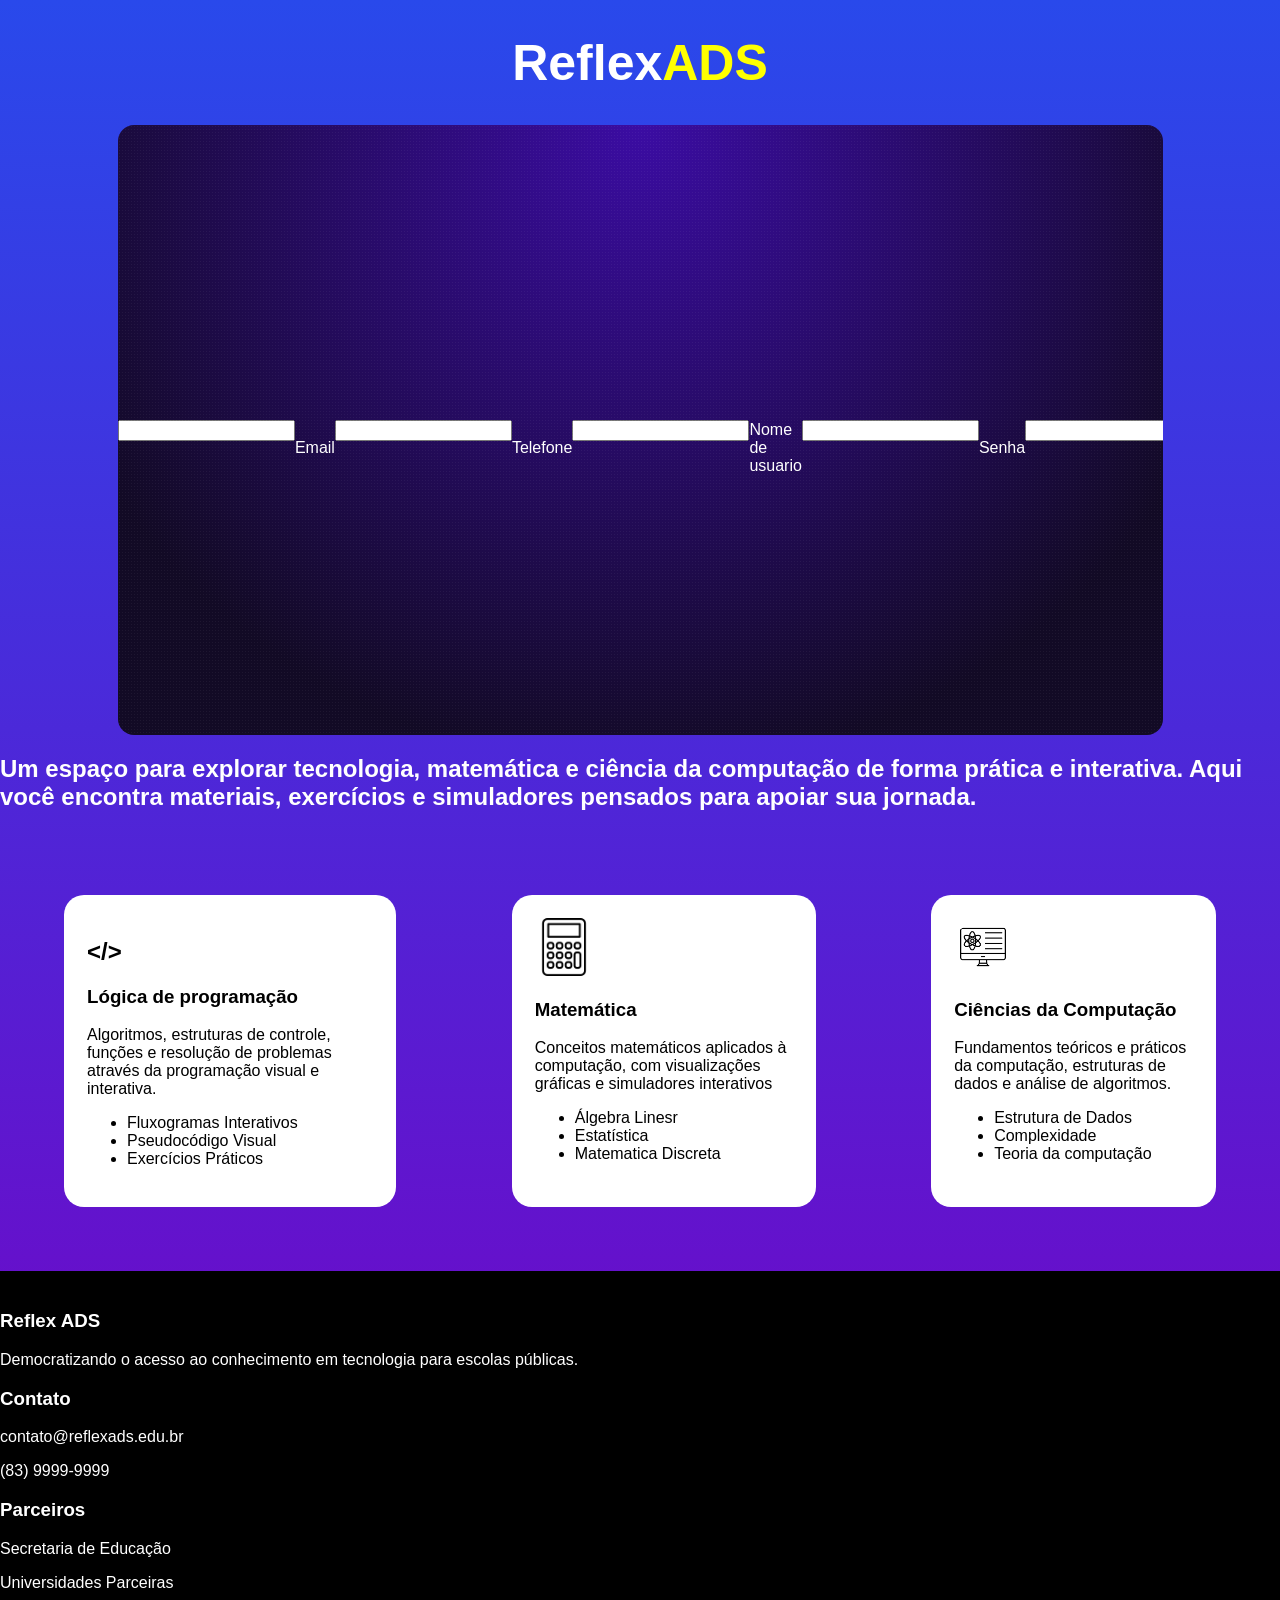
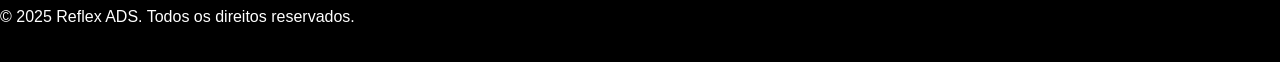
==== index.html @ cbd21779 "Paginas de login e cadastro com css incompleto ainda" ====
<!DOCTYPE html>
 <html lang="pt-br">
 <head>
    <meta charset="UTF-8">
    <meta name="viewport" content="width=device-width, initial-scale=1.0">

    <link rel="stylesheet" href="/src/style.css">

    <title>Cadastro Reflex ADS</title>
 </head>
 <body>

     <h1 id="reflex">Reflex <span id="ads">ADS</span></h1>

   <section class="seccadastro">
        <div id="cadastro" class="cadastro">
            <h2>Cadastro</h2
            <label for="name">Nome completo</label><br>
            <input type="text" id="name" name="name"><br><br

            <label for="idade">Idade</label><br>
            <input type="number" id="idade" name="idade"><br><br

            <label for="email">Email</label><br>
            <input type="email" name="email" id="email"><br><br

            <label for="telefone">Telefone</label><br>
            <input type="number"  name="tel" id="tel"><br><br

            <label for="text">Nome de usuario</label><br>
            <input type="text" name="user" id="user" tel><br><br

            <label for="password">Senha</label><br>
            <input type="password" name="password" id="password"><br><br

            <label for="confirmPassword">Confirme sua senha</label><br>

            <input type="password" name="confirmPassword" id="confirmPassword"><br><br

            <button id="register" class="register">Finalizar Cadastro</button

            <button id="login" class="login">Login</button>
            
            
        </div>
    </section>

   

    <h2>Um espaço para explorar tecnologia, matemática e ciência da computação de forma prática e interativa. Aqui você encontra materiais, exercícios e simuladores pensados para apoiar sua jornada.</h2>



    <section id="cardsinfo" class="cardsinfo">

        <div id="logicaProg" class="logicaProg">
           <h2><strong>&lt/&gt</strong></h2>
            <h3>Lógica de programação</h3>
            <p>Algoritmos, estruturas de controle, funções e resolução de problemas através da programação visual e interativa.</p>
        
            <ul>
                <li>Fluxogramas Interativos</li>
                <li>Pseudocódigo Visual</li>
                <li>Exercícios Práticos</li>
            </ul>
        </div>

        <div id="matematica" class="matematica">
            <img src="/src/img/fiveicon_calculadora.png" alt="Icone de calculadora" style="width: 58px; height: 58px;">
            <h3>Matemática</h3>
            <p>Conceitos matemáticos aplicados à computação, com visualizações gráficas e simuladores interativos</p>
        
            <ul>
                <li>Álgebra Linesr</li>
                <li>Estatística</li>
                <li>Matematica Discreta</li>
            </ul>
        </div>

        <div id="cienciasComput" class="cienciasComput">
            <img src="/src/img/cienciasComput.png" alt="Ciencia da computação" style="width: 58px; height: 58px;">

            <h3>Ciências da Computação</h3>
            <p>Fundamentos teóricos e práticos da computação, estruturas de dados e análise de algoritmos.</p>      

            <ul>
                <li>Estrutura de Dados</li>
                <li>Complexidade</li>
                <li>Teoria da computação</li>
            </ul>

        </div>

    </section>



    <footer>
       <h3>Reflex ADS</h3>
       <p>Democratizando o acesso ao conhecimento em tecnologia para escolas públicas.</p> 
        

       <h3>Contato</h3>
       <p>contato@reflexads.edu.br</p>
       <p>(83) 9999-9999</p>

       <h3>Parceiros</h3>
       <p>Secretaria de Educação</p>
       <p>Universidades Parceiras</p>



       <p>© 2025 Reflex ADS. Todos os direitos reservados.</p>
        
        
    
    </footer>



    
 </body>
 </html>
---- src/style.css ----
body{
    color: white;
    font: 1em sans-serif;
    padding: 0;
    height: 100%;
    margin: 0;
    background: linear-gradient(to bottom, #2949EB, #7700C2);
}

h1{
    font-size: 50px;
    display: flex;
    align-items: center;
    justify-content: center;
}

span{
    color: yellow;
}



.seccadastro{
    display: flex;
    align-items: center;
    justify-content: center;

}


.login{
    width: 981px;
    height: 546px;
    display: flex;
    justify-content: center;
    align-items: center;
    position: relative;
    overflow: hidden;
    border-radius: 1rem;
    background: radial-gradient(circle at top center, #3b0ca3 0%, #120a25 80%);
    background-size: cover;
    color: #fff;
    padding: 2rem;
    
    
}

.login::after{
    content: "";
    position: absolute;
    inset: 0;
    background-image: radial-gradient(white 1px, transparent 1px);
    background-size: 3px 3px;
    opacity: 0.05;
    pointer-events: none;
    z-index: 2;
}


.cadastro{
    display: flex;
    width: 981px;
    height: 546px;
    align-items: center;
    justify-content: center;
    position: relative;
    overflow: hidden;
    border-radius: 1rem;
    background: radial-gradient(circle at top center, #3b0ca3 0%, #120a25 80%);
    background-size: cover;
    color: #fff;
    padding: 2rem;
}

.cadastro::after{
    content: "";
    position: absolute;
    inset: 0;
    background-image: radial-gradient(white 1px, transparent 1px);
    background-size: 3px 3px;
    opacity: 0.05;
    pointer-events: none;
    z-index: 2;
}
   

.cardsinfo{
    
    display: flex;
    padding: 5%;
    gap: 10%;
}

.logicaProg{
    padding: 2%;
    color: black;
    border-radius: 20px;
    background-color: white;

}

.matematica{
    padding: 2%;
    color: black;
    border-radius: 20px;
    background-color: white;
}

.cienciasComput{
    padding: 2%;
    border-radius: 20px;
    color: black;
    background-color: white;
}












footer{
    color: white;
    max-width: 100%;
    background-color: black;
    width: 100%;
    padding: 20px 0;
}
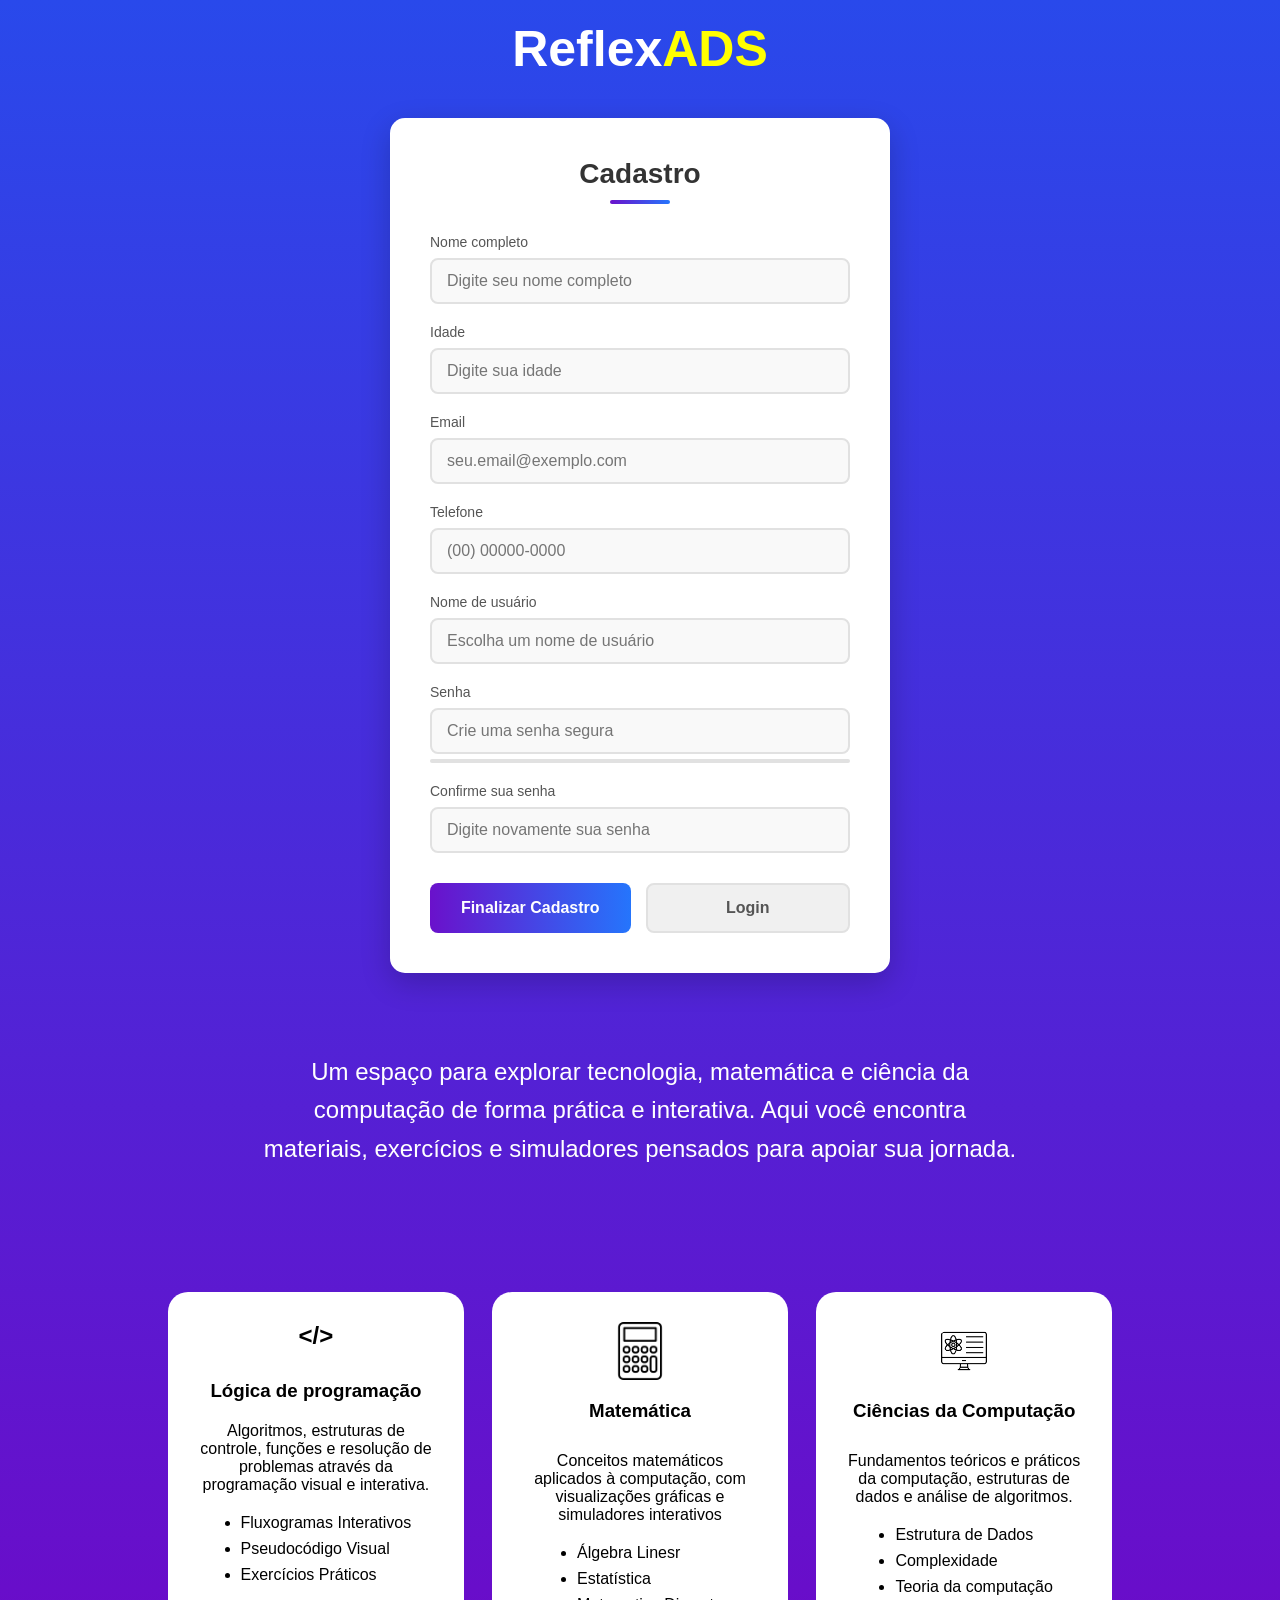
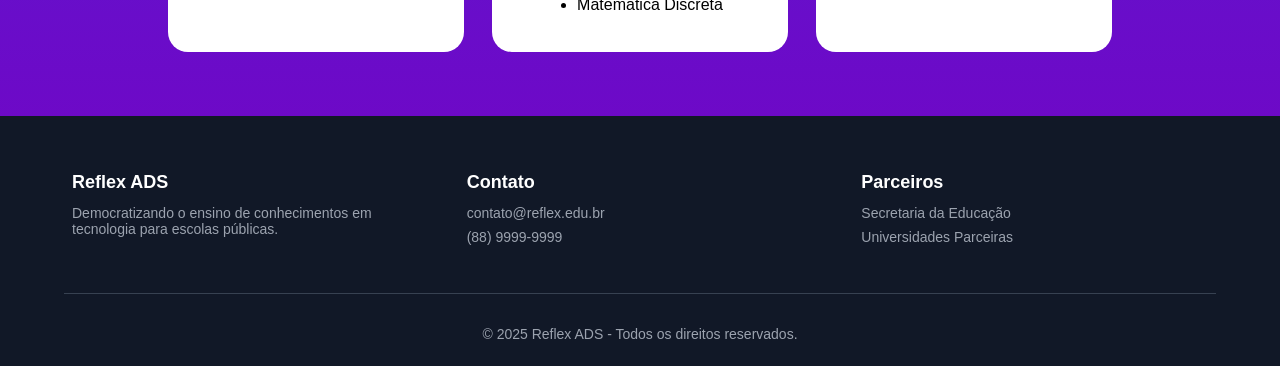
==== commit 46116f96: "adicionei as telas (cadastro/login) finalizadas" ====
--- a/index.html
+++ b/index.html
@@ -5,6 +5,7 @@
     <meta name="viewport" content="width=device-width, initial-scale=1.0">
 
     <link rel="stylesheet" href="/src/style.css">
+    
 
     <title>Cadastro Reflex ADS</title>
  </head>
@@ -12,42 +13,64 @@
 
      <h1 id="reflex">Reflex <span id="ads">ADS</span></h1>
 
-   <section class="seccadastro">
-        <div id="cadastro" class="cadastro">
-            <h2>Cadastro</h2
-            <label for="name">Nome completo</label><br>
-            <input type="text" id="name" name="name"><br><br
-
-            <label for="idade">Idade</label><br>
-            <input type="number" id="idade" name="idade"><br><br
-
-            <label for="email">Email</label><br>
-            <input type="email" name="email" id="email"><br><br
-
-            <label for="telefone">Telefone</label><br>
-            <input type="number"  name="tel" id="tel"><br><br
-
-            <label for="text">Nome de usuario</label><br>
-            <input type="text" name="user" id="user" tel><br><br
-
-            <label for="password">Senha</label><br>
-            <input type="password" name="password" id="password"><br><br
-
-            <label for="confirmPassword">Confirme sua senha</label><br>
-
-            <input type="password" name="confirmPassword" id="confirmPassword"><br><br
-
-            <button id="register" class="register">Finalizar Cadastro</button
-
-            <button id="login" class="login">Login</button>
-            
-            
+    <section class="seccadastro">
+        <div class="containerCadastroLog">
+            <div id="cadastro" class="cadastro">
+                <h2>Cadastro</h2>
+                
+                <div class="form-group">
+                    <label for="name">Nome completo</label>
+                    <input type="text" id="name" name="name" class="form" placeholder="Digite seu nome completo">
+                </div>
+                
+                <div class="form-group">
+                    <label for="idade">Idade</label>
+                    <input type="number" id="idade" name="idade" class="form" placeholder="Digite sua idade" min="1" max="120">
+                </div>
+                
+                <div class="form-group">
+                    <label for="email">Email</label>
+                    <input type="email" name="email" id="email" class="form" placeholder="seu.email@exemplo.com">
+                </div>
+                
+                <div class="form-group">
+                    <label for="tel">Telefone</label>
+                    <input type="tel" name="tel" id="tel" class="form" placeholder="(00) 00000-0000">
+                </div>
+                
+                <div class="form-group">
+                    <label for="user">Nome de usuário</label>
+                    <input type="text" name="user" id="user" class="form" placeholder="Escolha um nome de usuário">
+                </div>
+                
+                <div class="form-group">
+                    <label for="password">Senha</label>
+                    <input type="password" name="password" id="password" class="form" placeholder="Crie uma senha segura">
+                    <div class="password-strength">
+                        <div class="strength-meter" id="strength-meter"></div>
+                    </div>
+                </div>
+                
+                <div class="form-group">
+                    <label for="confirmPassword">Confirme sua senha</label>
+                    <input type="password" name="confirmPassword" id="confirmPassword" class="form" placeholder="Digite novamente sua senha">
+                    <div class="password-match" id="password-match"></div>
+                </div>
+                
+                <div class="button-container">
+                    <button id="buttonregister" class="buttonregister">Finalizar Cadastro</button>
+                    <button id="buttonlogin" class="buttonlogin">Login</button>
+                </div>
+            </div>
         </div>
     </section>
 
    
+    <section id="descricao-cad" class="descricao-cad">
+       
+     <h2>Um espaço para explorar tecnologia, matemática e ciência da computação de forma prática e interativa. Aqui você encontra materiais, exercícios e simuladores pensados para apoiar sua jornada.</h2>
 
-    <h2>Um espaço para explorar tecnologia, matemática e ciência da computação de forma prática e interativa. Aqui você encontra materiais, exercícios e simuladores pensados para apoiar sua jornada.</h2>
+    </section>
 
 
 
@@ -95,25 +118,28 @@
 
 
 
-    <footer>
-       <h3>Reflex ADS</h3>
-       <p>Democratizando o acesso ao conhecimento em tecnologia para escolas públicas.</p> 
-        
-
-       <h3>Contato</h3>
-       <p>contato@reflexads.edu.br</p>
-       <p>(83) 9999-9999</p>
-
-       <h3>Parceiros</h3>
-       <p>Secretaria de Educação</p>
-       <p>Universidades Parceiras</p>
-
-
-
-       <p>© 2025 Reflex ADS. Todos os direitos reservados.</p>
-        
-        
-    
+   <footer class="rodape">
+        <div class="container">
+            <div class="rodape-conteudo">
+                <div class="rodape-coluna">
+                    <h3>Reflex ADS</h3>
+                    <p>Democratizando o ensino de conhecimentos em tecnologia para escolas públicas.</p>
+                </div>
+                <div class="rodape-coluna">
+                    <h3>Contato</h3>
+                    <p>contato@reflex.edu.br</p>
+                    <p>(88) 9999-9999</p>
+                </div>
+                <div class="rodape-coluna">
+                    <h3>Parceiros</h3>
+                    <p>Secretaria da Educação</p>
+                    <p>Universidades Parceiras</p>
+                </div>
+            </div>
+            <div class="rodape-copyright">
+                <p>© 2025 Reflex ADS - Todos os direitos reservados.</p>
+            </div>
+        </div>
     </footer>
 
 
--- a/src/style.css
+++ b/src/style.css
@@ -1,133 +1,301 @@
-body{
-    color: white;
-    font: 1em sans-serif;
-    padding: 0;
-    height: 100%;
-    margin: 0;
-    background: linear-gradient(to bottom, #2949EB, #7700C2);
-}
-
-h1{
-    font-size: 50px;
-    display: flex;
+* {
+  margin: 0;
+  padding: 0;
+  box-sizing: border-box;
+  font-family: -apple-system, BlinkMacSystemFont, 'Segoe UI', Roboto, Oxygen,
+    Ubuntu, Cantarell, sans-serif;
+}
+
+body {
+  color: white;
+  min-height: 100vh;
+  background: linear-gradient(to bottom, #2949eb, #7700c2);
+  display: flex;
+  flex-direction: column;
+  align-items: center;
+}
+
+h1 {
+  font-size: 50px;
+  display: flex;
+  align-items: center;
+  justify-content: center;
+  margin: 20px 0;
+}
+
+span {
+  color: yellow;
+}
+
+/* SEÇÃO CADASTRO/LOGIN */
+.seccadastro {
+  width: 100%;
+  display: flex;
+  justify-content: center;
+  align-items: center;
+  margin: 20px 0;
+}
+
+.containerCadastroLog {
+  background-color: white;
+  border-radius: 15px;
+  box-shadow: 0 10px 30px rgba(0, 0, 0, 0.2);
+  overflow: hidden;
+  width: 100%;
+  max-width: 500px;
+}
+
+.cadastro, .login {
+  padding: 40px;
+}
+
+.cadastro h2, .login h2 {
+  color: #333;
+  text-align: center;
+  margin-bottom: 30px;
+  font-size: 28px;
+  font-weight: 600;
+  position: relative;
+}
+
+.cadastro h2:after, .login h2:after {
+  content: '';
+  display: block;
+  width: 60px;
+  height: 4px;
+  background: linear-gradient(to right, #6a11cb, #2575fc);
+  margin: 10px auto 0;
+  border-radius: 2px;
+}
+
+.form-group {
+  margin-bottom: 20px;
+  position: relative;
+}
+
+.cadastro label, .login label {
+  display: block;
+  margin-bottom: 8px;
+  font-weight: 500;
+  color: #555;
+  font-size: 14px;
+}
+
+.cadastro input, .login input {
+  width: 100%;
+  padding: 12px 15px;
+  border: 2px solid #e1e1e1;
+  border-radius: 8px;
+  font-size: 16px;
+  transition: all 0.3s ease;
+  background-color: #f9f9f9;
+}
+
+.cadastro input:focus, .login input:focus {
+  border-color: #6a11cb;
+  background-color: white;
+  box-shadow: 0 0 0 3px rgba(106, 17, 203, 0.1);
+  outline: none;
+}
+
+.button-container {
+  display: flex;
+  gap: 15px;
+  margin-top: 30px;
+}
+
+.buttonregister, .buttonlogin, .cinfirmlogin {
+  flex: 1;
+  padding: 14px;
+  border: none;
+  border-radius: 8px;
+  font-size: 16px;
+  font-weight: 600;
+  cursor: pointer;
+  transition: all 0.3s ease;
+}
+
+.buttonregister, .cinfirmlogin {
+  background: linear-gradient(to right, #6a11cb, #2575fc);
+  color: white;
+}
+
+.buttonregister:hover, .cinfirmlogin:hover {
+  transform: translateY(-2px);
+  box-shadow: 0 5px 15px rgba(106, 17, 203, 0.4);
+}
+
+.buttonlogin {
+  background-color: #f0f0f0;
+  color: #555;
+  border: 2px solid #e1e1e1;
+}
+
+.buttonlogin:hover {
+  background-color: #e5e5e5;
+  transform: translateY(-2px);
+}
+
+.password-strength {
+  height: 4px;
+  background-color: #e1e1e1;
+  border-radius: 2px;
+  margin-top: 5px;
+  overflow: hidden;
+}
+
+.strength-meter {
+  height: 100%;
+  width: 0;
+  transition: all 0.3s ease;
+}
+
+.password-match {
+  font-size: 12px;
+  margin-top: 5px;
+  display: none;
+}
+
+.password-match.valid {
+  color: #2ecc71;
+}
+
+.password-match.invalid {
+  color: #e74c3c;
+}
+
+/* SEÇÃO DESCRIÇÃO */
+.descricao-cad, .descricao-log {
+  width: 100%;
+  max-width: 800px;
+  text-align: center;
+  padding: 40px 20px;
+  margin: 20px 0;
+}
+
+.descricao-cad h2, .descricao-log h2 {
+  font-size: 1.5rem;
+  font-weight: 400;
+  line-height: 1.6;
+}
+
+/* SEÇÃO CARDS */
+.cardsinfo {
+  display: flex;
+  justify-content: center;
+  padding: 5% 10%;
+  gap: 3%;
+  width: 100%;
+  max-width: 1200px;
+  flex-wrap: wrap;
+}
+
+.logicaProg, .matematica, .cienciasComput {
+  display: flex;
+  flex-direction: column;
+  align-items: center;
+  padding: 30px;
+  gap: 20px;
+  color: black;
+  border-radius: 20px;
+  background-color: white;
+  transition: transform 0.3s ease, box-shadow 0.3s ease;
+  flex: 1;
+  min-width: 250px;
+  max-width: 350px;
+  text-align: center;
+}
+
+.logicaProg:hover, .matematica:hover, .cienciasComput:hover {
+  transform: translateY(-5px);
+  box-shadow: 0 10px 25px rgba(0, 0, 0, 0.1);
+}
+
+.logicaProg h2, .matematica h3, .cienciasComput h3 {
+  margin-bottom: 10px;
+}
+
+.logicaProg ul, .matematica ul, .cienciasComput ul {
+  text-align: left;
+  padding-left: 20px;
+}
+
+.logicaProg li, .matematica li, .cienciasComput li {
+  margin-bottom: 8px;
+}
+
+/* RODAPÉ */
+.rodape {
+  background-color: #111827;
+  color: #ffffff;
+  padding: 3rem 1.5rem 1.5rem;
+  width: 100%;
+  margin-top: auto;
+}
+
+.rodape-conteudo {
+  max-width: 1152px;
+  margin: 0 auto;
+  display: grid;
+  grid-template-columns: repeat(auto-fit, minmax(250px, 1fr));
+  gap: 2rem;
+  margin-bottom: 2rem;
+}
+
+.rodape-coluna {
+  padding: 0.5rem;
+}
+
+.rodape-coluna h3 {
+  font-weight: 700;
+  font-size: 1.125rem;
+  margin-bottom: 0.75rem;
+}
+
+.rodape-coluna p {
+  color: #9ca3af;
+  font-size: 0.875rem;
+  margin-bottom: 0.5rem;
+}
+
+.rodape-copyright {
+  max-width: 1152px;
+  margin: 0 auto;
+  padding-top: 2rem;
+  border-top: 1px solid #374151;
+  text-align: center;
+}
+
+.rodape-copyright p {
+  color: #9ca3af;
+  font-size: 0.875rem;
+}
+
+/* RESPONSIVIDADE */
+@media (max-width: 768px) {
+  .cardsinfo {
+    flex-direction: column;
     align-items: center;
-    justify-content: center;
-}
-
-span{
-    color: yellow;
-}
-
-
-
-.seccadastro{
-    display: flex;
-    align-items: center;
-    justify-content: center;
-
-}
-
-
-.login{
-    width: 981px;
-    height: 546px;
-    display: flex;
-    justify-content: center;
-    align-items: center;
-    position: relative;
-    overflow: hidden;
-    border-radius: 1rem;
-    background: radial-gradient(circle at top center, #3b0ca3 0%, #120a25 80%);
-    background-size: cover;
-    color: #fff;
-    padding: 2rem;
-    
-    
-}
-
-.login::after{
-    content: "";
-    position: absolute;
-    inset: 0;
-    background-image: radial-gradient(white 1px, transparent 1px);
-    background-size: 3px 3px;
-    opacity: 0.05;
-    pointer-events: none;
-    z-index: 2;
-}
-
-
-.cadastro{
-    display: flex;
-    width: 981px;
-    height: 546px;
-    align-items: center;
-    justify-content: center;
-    position: relative;
-    overflow: hidden;
-    border-radius: 1rem;
-    background: radial-gradient(circle at top center, #3b0ca3 0%, #120a25 80%);
-    background-size: cover;
-    color: #fff;
-    padding: 2rem;
-}
-
-.cadastro::after{
-    content: "";
-    position: absolute;
-    inset: 0;
-    background-image: radial-gradient(white 1px, transparent 1px);
-    background-size: 3px 3px;
-    opacity: 0.05;
-    pointer-events: none;
-    z-index: 2;
-}
-   
-
-.cardsinfo{
-    
-    display: flex;
-    padding: 5%;
-    gap: 10%;
-}
-
-.logicaProg{
-    padding: 2%;
-    color: black;
-    border-radius: 20px;
-    background-color: white;
-
-}
-
-.matematica{
-    padding: 2%;
-    color: black;
-    border-radius: 20px;
-    background-color: white;
-}
-
-.cienciasComput{
-    padding: 2%;
-    border-radius: 20px;
-    color: black;
-    background-color: white;
-}
-
-
-
-
-
-
-
-
-
-
-
-
-footer{
-    color: white;
-    max-width: 100%;
-    background-color: black;
+  }
+  
+  .logicaProg, .matematica, .cienciasComput {
     width: 100%;
-    padding: 20px 0;
+    max-width: 400px;
+  }
+  
+  .button-container {
+    flex-direction: column;
+  }
+  
+  .cadastro, .login {
+    padding: 30px 20px;
+  }
+  
+  h1 {
+    font-size: 40px;
+  }
+  
+  .descricao-cad h2, .descricao-log h2 {
+    font-size: 1.2rem;
+  }
 }
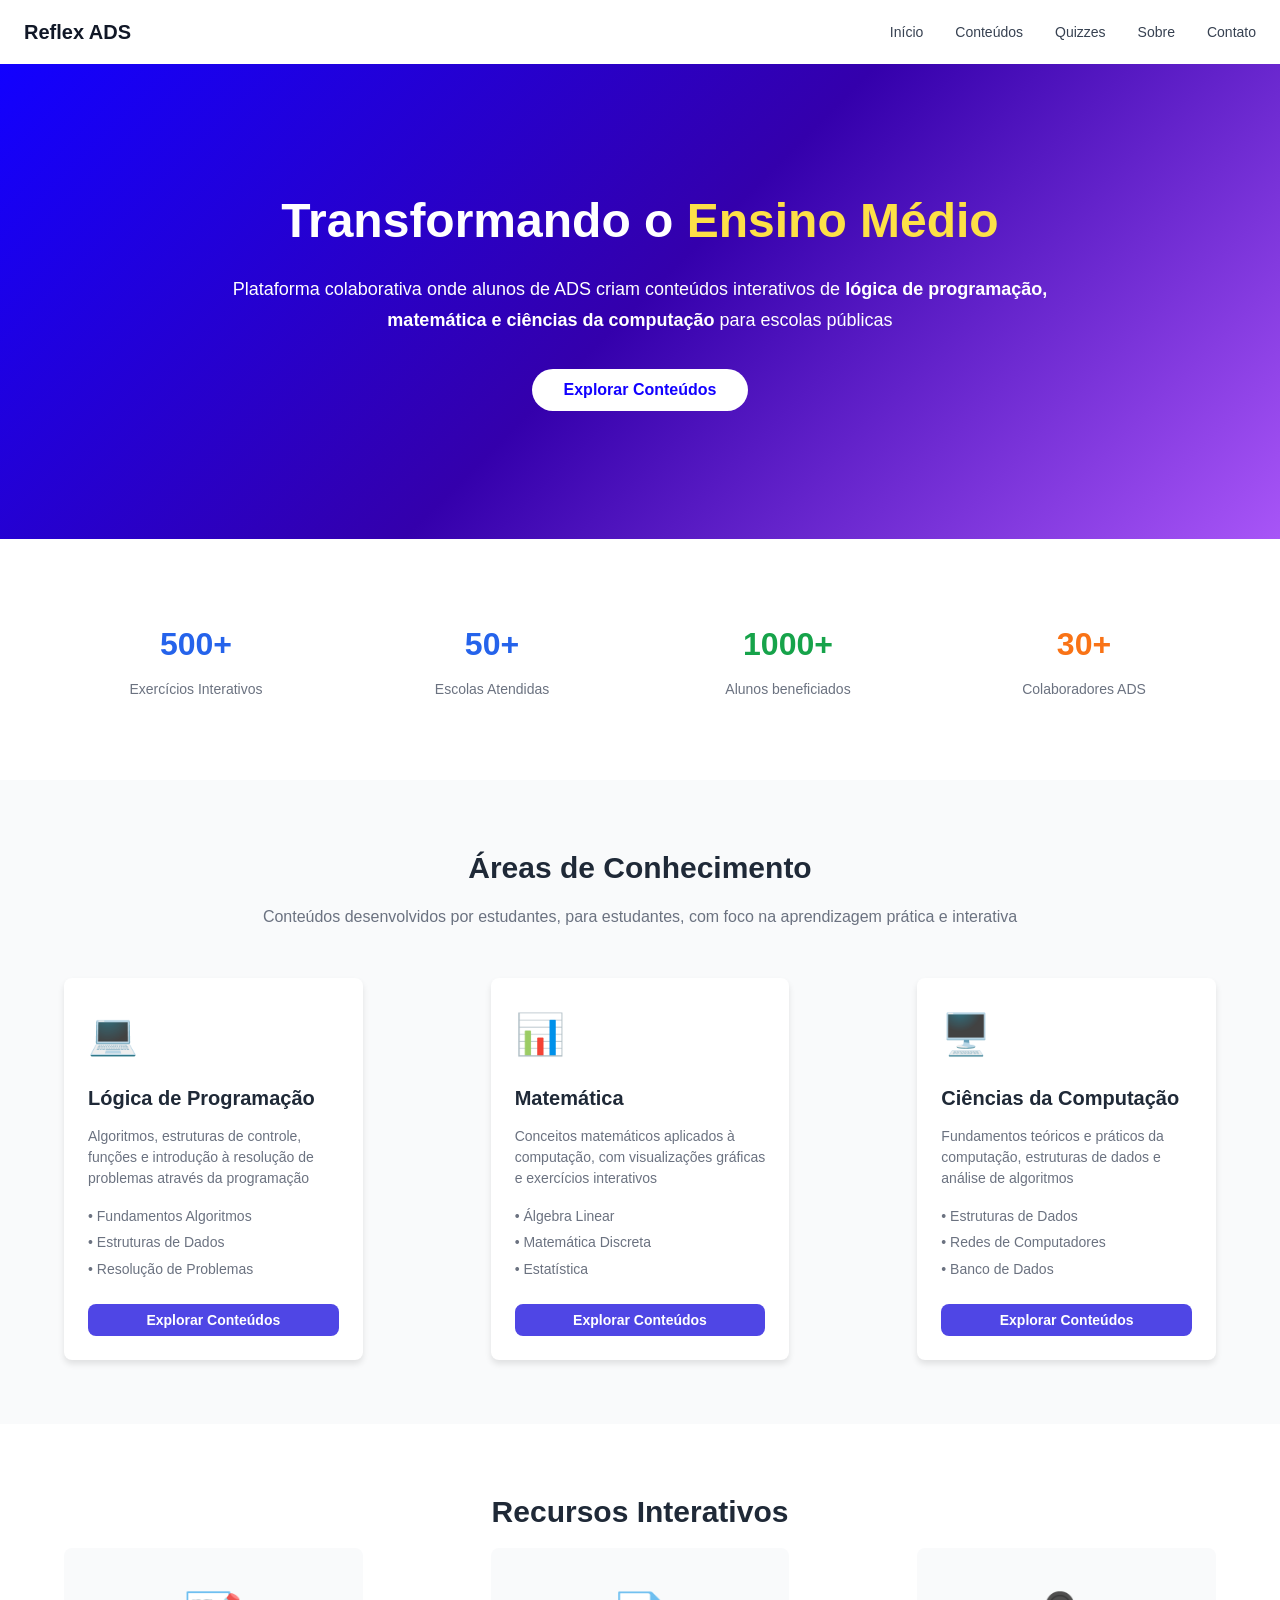
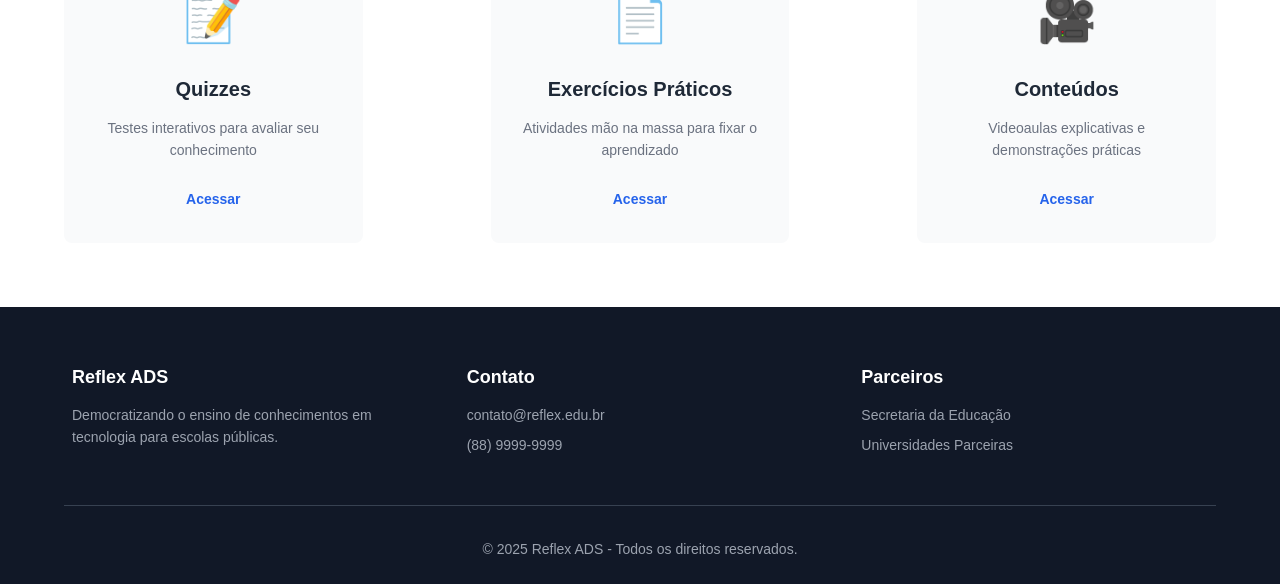
==== commit c14eedfb: "adicionei tela de quizz" ====
--- a/index.html
+++ b/index.html
@@ -1,123 +1,160 @@
- <!DOCTYPE html>
- <html lang="pt-br">
- <head>
+<!DOCTYPE html>
+<html lang="pt-BR">
+<head>
     <meta charset="UTF-8">
     <meta name="viewport" content="width=device-width, initial-scale=1.0">
+    <title>Reflex ADS - Transformando o Ensino Médio</title>
+    <link rel="stylesheet" href="/src/index.css">
+</head>
+<body>
+    
+    <header class="cabecalho">
+        <nav class="container-navegacao">
+            <div class="conteudo-navegacao">
+                <div class="logo">Reflex ADS</div>
+                <ul class="menu-navegacao">
+                    <li><a href="index.html" class="ativo">Início</a></li>
+                    <li><a href="conteudos.html">Conteúdos</a></li>
+                    <li><a href="quizzes.html">Quizzes</a></li>
+                    <li><a href="#">Sobre</a></li>
+                    <li><a href="#">Contato</a></li>
+                </ul>
+            </div>
+        </nav>
+    </header>
 
-    <link rel="stylesheet" href="/src/style.css">
     
+    <section class="heroi">
+        <div class="conteudo-heroi">
+            <h1 class="titulo-heroi">
+                Transformando o <span class="destaque">Ensino Médio</span>
+            </h1>
+            <p class="descricao-heroi">
+                Plataforma colaborativa onde alunos de ADS criam conteúdos interativos de <strong>lógica de programação, matemática e ciências da computação</strong> para escolas públicas
+            </p>
 
-    <title>Cadastro Reflex ADS</title>
- </head>
- <body>
+            <a href="conteudos.html">
+            <button class="botao-heroi">Explorar Conteúdos</button></a>
+        </div>
+    </section>
 
-     <h1 id="reflex">Reflex <span id="ads">ADS</span></h1>
-
-    <section class="seccadastro">
-        <div class="containerCadastroLog">
-            <div id="cadastro" class="cadastro">
-                <h2>Cadastro</h2>
-                
-                <div class="form-group">
-                    <label for="name">Nome completo</label>
-                    <input type="text" id="name" name="name" class="form" placeholder="Digite seu nome completo">
+     
+    <section class="secao-estatisticas">
+        <div class="container-estatisticas">
+            <div class="grade-estatisticas">
+                <div class="item-estatistica">
+                    <div class="numero-estatistica azul">500+</div>
+                    <p class="rotulo-estatistica">Exercícios Interativos</p>
                 </div>
-                
-                <div class="form-group">
-                    <label for="idade">Idade</label>
-                    <input type="number" id="idade" name="idade" class="form" placeholder="Digite sua idade" min="1" max="120">
+                <div class="item-estatistica">
+                    <div class="numero-estatistica azul">50+</div>
+                    <p class="rotulo-estatistica">Escolas Atendidas</p>
                 </div>
-                
-                <div class="form-group">
-                    <label for="email">Email</label>
-                    <input type="email" name="email" id="email" class="form" placeholder="seu.email@exemplo.com">
+                <div class="item-estatistica">
+                    <div class="numero-estatistica verde">1000+</div>
+                    <p class="rotulo-estatistica">Alunos beneficiados</p>
                 </div>
-                
-                <div class="form-group">
-                    <label for="tel">Telefone</label>
-                    <input type="tel" name="tel" id="tel" class="form" placeholder="(00) 00000-0000">
-                </div>
-                
-                <div class="form-group">
-                    <label for="user">Nome de usuário</label>
-                    <input type="text" name="user" id="user" class="form" placeholder="Escolha um nome de usuário">
-                </div>
-                
-                <div class="form-group">
-                    <label for="password">Senha</label>
-                    <input type="password" name="password" id="password" class="form" placeholder="Crie uma senha segura">
-                    <div class="password-strength">
-                        <div class="strength-meter" id="strength-meter"></div>
-                    </div>
-                </div>
-                
-                <div class="form-group">
-                    <label for="confirmPassword">Confirme sua senha</label>
-                    <input type="password" name="confirmPassword" id="confirmPassword" class="form" placeholder="Digite novamente sua senha">
-                    <div class="password-match" id="password-match"></div>
-                </div>
-                
-                <div class="button-container">
-                    <button id="buttonregister" class="buttonregister">Finalizar Cadastro</button>
-                    <button id="buttonlogin" class="buttonlogin">Login</button>
+                <div class="item-estatistica">
+                    <div class="numero-estatistica laranja">30+</div>
+                    <p class="rotulo-estatistica">Colaboradores ADS</p>
                 </div>
             </div>
         </div>
     </section>
 
    
-    <section id="descricao-cad" class="descricao-cad">
-       
-     <h2>Um espaço para explorar tecnologia, matemática e ciência da computação de forma prática e interativa. Aqui você encontra materiais, exercícios e simuladores pensados para apoiar sua jornada.</h2>
+    <section class="secao-conhecimento">
+        <div class="container">
+            <h2 class="titulo-secao">Áreas de Conhecimento</h2>
+            <p class="subtitulo-secao">
+                Conteúdos desenvolvidos por estudantes, para estudantes, com foco na aprendizagem prática e interativa
+            </p>
+            
+            <div class="grade-cartoes">
+                 
+                <div class="cartao">
+                    <div class="icone-cartao">💻</div>
+                    <h3 class="titulo-cartao">Lógica de Programação</h3>
+                    <p class="descricao-cartao">
+                        Algoritmos, estruturas de controle, funções e introdução à resolução de problemas através da programação
+                    </p>
+                    <ul class="lista-cartao">
+                        <li>• Fundamentos Algoritmos</li>
+                        <li>• Estruturas de Dados</li>
+                        <li>• Resolução de Problemas</li>
+                    </ul>
+                    <button class="botao-primario">Explorar Conteúdos</button>
+                </div>
 
+                <div class="cartao">
+                    <div class="icone-cartao">📊</div>
+                    <h3 class="titulo-cartao">Matemática</h3>
+                    <p class="descricao-cartao">
+                        Conceitos matemáticos aplicados à computação, com visualizações gráficas e exercícios interativos
+                    </p>
+                    <ul class="lista-cartao">
+                        <li>• Álgebra Linear</li>
+                        <li>• Matemática Discreta</li>
+                        <li>• Estatística</li>
+                    </ul>
+
+                    
+                    <button class="botao-primario">Explorar Conteúdos</button>
+                </div>
+
+                <div class="cartao">
+                    <div class="icone-cartao">🖥️</div>
+                    <h3 class="titulo-cartao">Ciências da Computação</h3>
+                    <p class="descricao-cartao">
+                        Fundamentos teóricos e práticos da computação, estruturas de dados e análise de algoritmos
+                    </p>
+                    <ul class="lista-cartao">
+                        <li>• Estruturas de Dados</li>
+                        <li>• Redes de Computadores</li>
+                        <li>• Banco de Dados</li>
+                    </ul>
+                    <button class="botao-primario">Explorar Conteúdos</button>
+                </div>
+            </div>
+        </div>
     </section>
 
+    <section class="secao-recursos">
+        <div class="container">
+            <h2 class="titulo-secao">Recursos Interativos</h2>
+            
+            <div class="grade-cartoes">
+                <div class="cartao-recurso">
+                    <div class="icone-recurso">📝</div>
+                    <h3 class="titulo-recurso">Quizzes</h3>
+                    <p class="descricao-recurso">
+                        Testes interativos para avaliar seu conhecimento
+                    </p>
+                    <button class="botao-link">Acessar</button>
+                </div>
 
+                <div class="cartao-recurso">
+                    <div class="icone-recurso">📄</div>
+                    <h3 class="titulo-recurso">Exercícios Práticos</h3>
+                    <p class="descricao-recurso">
+                        Atividades mão na massa para fixar o aprendizado
+                    </p>
+                    <button class="botao-link">Acessar</button>
+                </div>
 
-    <section id="cardsinfo" class="cardsinfo">
-
-        <div id="logicaProg" class="logicaProg">
-           <h2><strong>&lt/&gt</strong></h2>
-            <h3>Lógica de programação</h3>
-            <p>Algoritmos, estruturas de controle, funções e resolução de problemas através da programação visual e interativa.</p>
-        
-            <ul>
-                <li>Fluxogramas Interativos</li>
-                <li>Pseudocódigo Visual</li>
-                <li>Exercícios Práticos</li>
-            </ul>
+                <div class="cartao-recurso">
+                    <div class="icone-recurso">🎥</div>
+                    <h3 class="titulo-recurso">Conteúdos</h3>
+                    <p class="descricao-recurso">
+                        Videoaulas explicativas e demonstrações práticas
+                    </p>
+                    <button class="botao-link">Acessar</button>
+                </div>
+            </div>
         </div>
-
-        <div id="matematica" class="matematica">
-            <img src="/src/img/fiveicon_calculadora.png" alt="Icone de calculadora" style="width: 58px; height: 58px;">
-            <h3>Matemática</h3>
-            <p>Conceitos matemáticos aplicados à computação, com visualizações gráficas e simuladores interativos</p>
-        
-            <ul>
-                <li>Álgebra Linesr</li>
-                <li>Estatística</li>
-                <li>Matematica Discreta</li>
-            </ul>
-        </div>
-
-        <div id="cienciasComput" class="cienciasComput">
-            <img src="/src/img/cienciasComput.png" alt="Ciencia da computação" style="width: 58px; height: 58px;">
-
-            <h3>Ciências da Computação</h3>
-            <p>Fundamentos teóricos e práticos da computação, estruturas de dados e análise de algoritmos.</p>      
-
-            <ul>
-                <li>Estrutura de Dados</li>
-                <li>Complexidade</li>
-                <li>Teoria da computação</li>
-            </ul>
-
-        </div>
-
     </section>
 
-
-
+    
    <footer class="rodape">
         <div class="container">
             <div class="rodape-conteudo">
@@ -141,9 +178,5 @@
             </div>
         </div>
     </footer>
-
-
-
-    
- </body>
- </html>+</body>
+</html>
--- a/src/index.css
+++ b/src/index.css
@@ -0,0 +1,358 @@
+/* Reset and Base Styles */
+* {
+  margin: 0;
+  padding: 0;
+  box-sizing: border-box;
+}
+
+body {
+  font-family: -apple-system, BlinkMacSystemFont, "Segoe UI", Roboto, Oxygen, Ubuntu, Cantarell, sans-serif;
+  background-color: #f9fafb;
+  color: #1f2937;
+  line-height: 1.6;
+}
+
+/* Header Styles */
+.cabecalho {
+  background-color: #ffffff;
+  box-shadow: 0 1px 3px rgba(0, 0, 0, 0.1);
+}
+
+.container-navegacao {
+  max-width: 1280px;
+  margin: 0 auto;
+  padding: 1rem 1.5rem;
+}
+
+.conteudo-navegacao {
+  display: flex;
+  align-items: center;
+  justify-content: space-between;
+}
+
+.logo {
+  font-size: 1.25rem;
+  font-weight: 700;
+  color: #111827;
+}
+
+.menu-navegacao {
+  display: flex;
+  gap: 2rem;
+  list-style: none;
+}
+
+.menu-navegacao a {
+  color: #374151;
+  text-decoration: none;
+  font-size: 0.875rem;
+  transition: color 0.3s ease;
+}
+
+.menu-navegacao a:hover {
+  color: #111827;
+}
+
+/* Hero Section */
+.heroi {
+  background: linear-gradient(135deg, #1201ff 0%, #3400ac 50%, #a855f7 100%);
+  color: #ffffff;
+  padding: 5rem 1.5rem;
+  padding-top: 8rem;
+  padding-bottom: 8rem;
+  text-align: center;
+  
+}
+
+.conteudo-heroi {
+  max-width: 56rem;
+  margin: 0 auto;
+}
+
+.titulo-heroi {
+  font-size: 3rem;
+  font-weight: 700;
+  margin-bottom: 1.5rem;
+  line-height: 1.2;
+}
+
+.destaque {
+  color: #fde047;
+}
+
+.descricao-heroi {
+  font-size: 1.125rem;
+  margin-bottom: 2rem;
+  line-height: 1.75;
+}
+
+.botao-heroi {
+  background-color: #ffffff;
+  color: #1201ff;
+  padding: 0.75rem 2rem;
+  border: none;
+  border-radius: 9999px;
+  font-weight: 600;
+  font-size: 1rem;
+  cursor: pointer;
+  transition: background-color 0.3s ease;
+}
+
+.botao-heroi:hover {
+  background-color: #f3f4f6;
+}
+
+/* Statistics Section */
+.secao-estatisticas {
+  background-color: #ffffff;
+  padding: 4rem 1.5rem;
+ 
+}
+
+.container-estatisticas {
+  max-width: 1152px;
+  margin: 0 auto;
+}
+
+.grade-estatisticas {
+  display: grid;
+  grid-template-columns: repeat(auto-fit, minmax(200px, 1fr));
+  gap: 2rem;
+  text-align: center;
+}
+
+.item-estatistica {
+  padding: 1rem;
+}
+
+.numero-estatistica {
+  font-weight: 700;
+  font-size: 2rem;
+  margin-bottom: 0.5rem;
+}
+
+.numero-estatistica.azul {
+  color: #2563eb;
+}
+
+.numero-estatistica.verde {
+  color: #16a34a;
+}
+
+.numero-estatistica.laranja {
+  color: #f97316;
+}
+
+.rotulo-estatistica {
+  color: #6b7280;
+  font-size: 0.875rem;
+}
+
+/* Knowledge Areas Section */
+.secao-conhecimento {
+  padding: 4rem 1.5rem;
+}
+
+.container {
+  max-width: 1152px;
+  margin: 0 auto;
+}
+
+.titulo-secao {
+  font-size: 1.875rem;
+  font-weight: 700;
+  text-align: center;
+  margin-bottom: 0.75rem;
+}
+
+.subtitulo-secao {
+  text-align: center;
+  color: #6b7280;
+  margin-bottom: 3rem;
+}
+
+.grade-cartoes {
+  display: grid;
+  grid-template-columns: repeat(auto-fit, minmax(280px, 1fr));
+  gap: 8rem;
+}
+
+.cartao {
+  background-color: #ffffff;
+  border-radius: 0.5rem;
+  padding: 1.5rem;
+  box-shadow: 0 4px 6px rgba(0, 0, 0, 0.1);
+  transition: transform 0.3s ease, box-shadow 0.3s ease;
+}
+
+.cartao:hover {
+  transform: translateY(-5px);
+  box-shadow: 0 10px 25px rgba(0, 0, 0, 0.15);
+}
+
+.icone-cartao {
+  font-size: 2.5rem;
+  margin-bottom: 1rem;
+}
+
+.titulo-cartao {
+  font-size: 1.25rem;
+  font-weight: 700;
+  margin-bottom: 0.75rem;
+}
+
+.descricao-cartao {
+  color: #6b7280;
+  font-size: 0.875rem;
+  margin-bottom: 1rem;
+  line-height: 1.5;
+}
+
+.lista-cartao {
+  list-style: none;
+  color: #6b7280;
+  font-size: 0.875rem;
+  margin-bottom: 1.5rem;
+}
+
+.lista-cartao li {
+  margin-bottom: 0.25rem;
+}
+
+.botao-primario {
+  width: 100%;
+  background-color: #4f46e5;
+  color: #ffffff;
+  padding: 0.5rem 1rem;
+  border: none;
+  border-radius: 0.5rem;
+  font-weight: 600;
+  font-size: 0.875rem;
+  cursor: pointer;
+  transition: background-color 0.3s ease;
+}
+
+.botao-primario:hover {
+  background-color: #4338ca;
+}
+
+/* Resources Section */
+.secao-recursos {
+  background-color: #ffffff;
+  padding: 4rem 1.5rem;
+}
+
+.cartao-recurso {
+  background-color: #f9fafb;
+  border-radius: 0.5rem;
+  padding: 2rem;
+  text-align: center;
+  transition: transform 0.3s ease, box-shadow 0.3s ease;
+}
+
+.cartao-recurso:hover {
+  transform: translateY(-5px);
+  box-shadow: 0 10px 25px rgba(0, 0, 0, 0.1);
+}
+
+.icone-recurso {
+  font-size: 3rem;
+  margin-bottom: 1rem;
+}
+
+.titulo-recurso {
+  font-size: 1.25rem;
+  font-weight: 700;
+  margin-bottom: 0.75rem;
+}
+
+.descricao-recurso {
+  color: #6b7280;
+  font-size: 0.875rem;
+  margin-bottom: 1.5rem;
+}
+
+.botao-link {
+  color: #2563eb;
+  background: none;
+  border: none;
+  font-weight: 600;
+  font-size: 0.875rem;
+  cursor: pointer;
+  transition: color 0.3s ease;
+}
+
+.botao-link:hover {
+  color: #1d4ed8;
+}
+
+/* Footer */
+.rodape {
+  background-color: #111827;
+  color: #ffffff;
+  padding: 3rem 1.5rem 1.5rem;
+}
+
+/* Updated footer layout */
+.rodape-conteudo {
+  max-width: 1152px;
+  margin: 0 auto;
+  display: grid;
+  grid-template-columns: repeat(auto-fit, minmax(250px, 1fr));
+  gap: 2rem;
+  margin-bottom: 2rem;
+}
+
+.rodape-coluna {
+  padding: 0.5rem;
+}
+
+.rodape-coluna h3 {
+  font-weight: 700;
+  font-size: 1.125rem;
+  margin-bottom: 0.75rem;
+}
+
+.rodape-coluna p {
+  color: #9ca3af;
+  font-size: 0.875rem;
+  margin-bottom: 0.5rem;
+}
+
+/* Added copyright section */
+.rodape-copyright {
+  max-width: 1152px;
+  margin: 0 auto;
+  padding-top: 2rem;
+  border-top: 1px solid #374151;
+  text-align: center;
+}
+
+.rodape-copyright p {
+  color: #9ca3af;
+  font-size: 0.875rem;
+} 
+
+/* Responsive Design */
+@media (max-width: 768px) {
+  .menu-navegacao {
+    gap: 1rem;
+    font-size: 0.75rem;
+  }
+
+  .titulo-heroi {
+    font-size: 2rem;
+  }
+
+  .descricao-heroi {
+    font-size: 1rem;
+  }
+
+  .grade-estatisticas {
+    grid-template-columns: repeat(2, 1fr);
+  }
+
+  .grade-cartoes {
+    grid-template-columns: 1fr;
+  }
+}
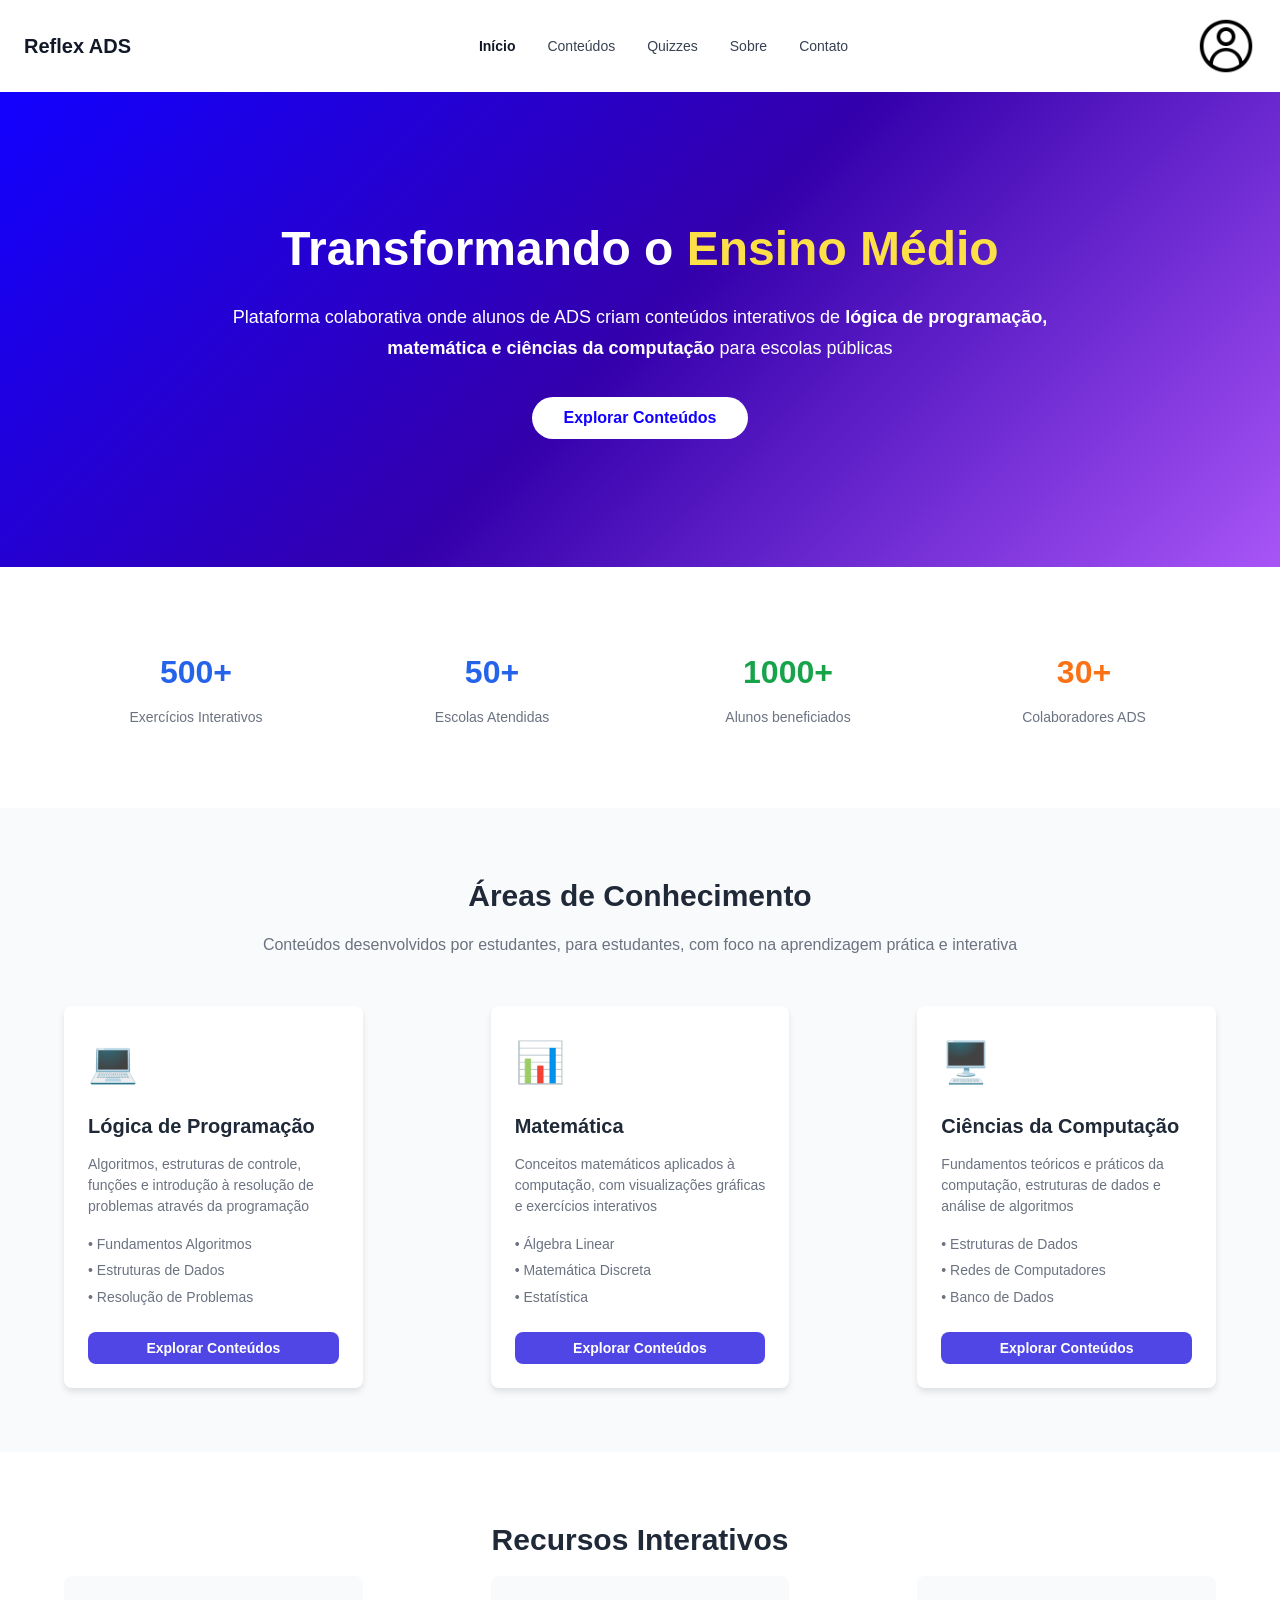
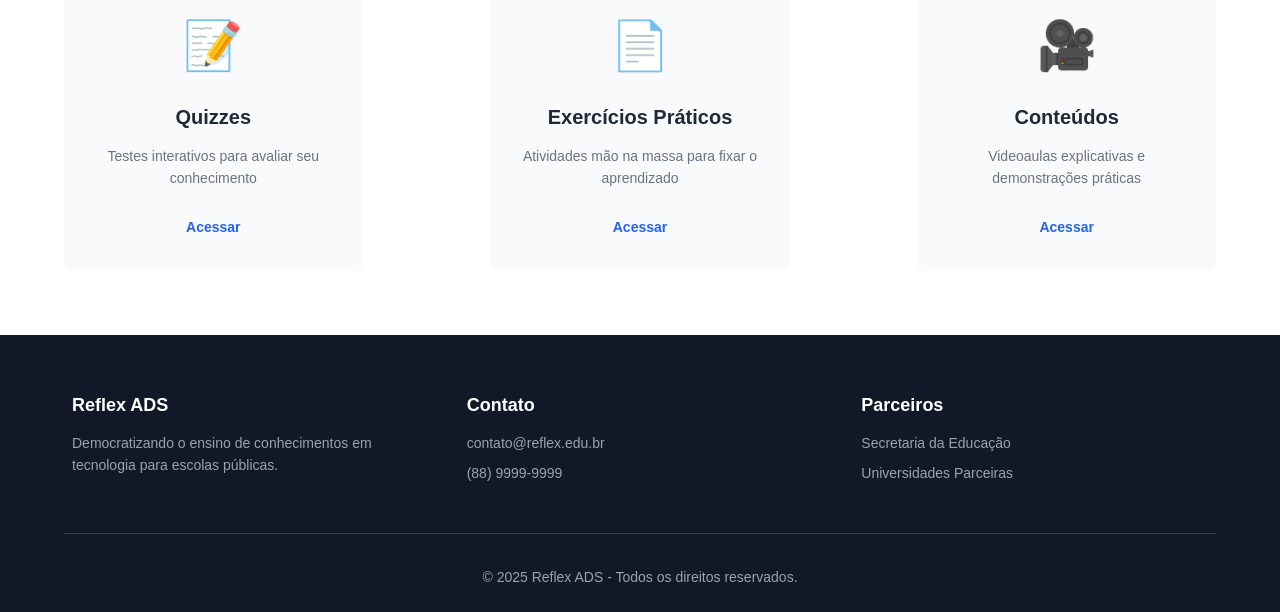
==== commit 723116c7: "cadastro corrigido e js adicionado a cadastro ainda falta coisabagarai" ====
--- a/index.html
+++ b/index.html
@@ -1,13 +1,15 @@
 <!DOCTYPE html>
 <html lang="pt-BR">
+
 <head>
     <meta charset="UTF-8">
     <meta name="viewport" content="width=device-width, initial-scale=1.0">
     <title>Reflex ADS - Transformando o Ensino Médio</title>
     <link rel="stylesheet" href="/src/index.css">
 </head>
+
 <body>
-    
+
     <header class="cabecalho">
         <nav class="container-navegacao">
             <div class="conteudo-navegacao">
@@ -19,26 +21,31 @@
                     <li><a href="#">Sobre</a></li>
                     <li><a href="#">Contato</a></li>
                 </ul>
+                <div class="perfil">
+                    <img src="/src/img/perfil-de-usuario.png" alt="perfil-de-usuario"
+                        style="width: 60px; height: 60px;">
+                </div>
             </div>
         </nav>
     </header>
 
-    
+
     <section class="heroi">
         <div class="conteudo-heroi">
             <h1 class="titulo-heroi">
                 Transformando o <span class="destaque">Ensino Médio</span>
             </h1>
             <p class="descricao-heroi">
-                Plataforma colaborativa onde alunos de ADS criam conteúdos interativos de <strong>lógica de programação, matemática e ciências da computação</strong> para escolas públicas
+                Plataforma colaborativa onde alunos de ADS criam conteúdos interativos de <strong>lógica de programação,
+                    matemática e ciências da computação</strong> para escolas públicas
             </p>
 
             <a href="conteudos.html">
-            <button class="botao-heroi">Explorar Conteúdos</button></a>
+                <button class="botao-heroi">Explorar Conteúdos</button></a>
         </div>
     </section>
 
-     
+
     <section class="secao-estatisticas">
         <div class="container-estatisticas">
             <div class="grade-estatisticas">
@@ -62,21 +69,22 @@
         </div>
     </section>
 
-   
+
     <section class="secao-conhecimento">
         <div class="container">
             <h2 class="titulo-secao">Áreas de Conhecimento</h2>
             <p class="subtitulo-secao">
                 Conteúdos desenvolvidos por estudantes, para estudantes, com foco na aprendizagem prática e interativa
             </p>
-            
+
             <div class="grade-cartoes">
-                 
+
                 <div class="cartao">
                     <div class="icone-cartao">💻</div>
                     <h3 class="titulo-cartao">Lógica de Programação</h3>
                     <p class="descricao-cartao">
-                        Algoritmos, estruturas de controle, funções e introdução à resolução de problemas através da programação
+                        Algoritmos, estruturas de controle, funções e introdução à resolução de problemas através da
+                        programação
                     </p>
                     <ul class="lista-cartao">
                         <li>• Fundamentos Algoritmos</li>
@@ -90,7 +98,8 @@
                     <div class="icone-cartao">📊</div>
                     <h3 class="titulo-cartao">Matemática</h3>
                     <p class="descricao-cartao">
-                        Conceitos matemáticos aplicados à computação, com visualizações gráficas e exercícios interativos
+                        Conceitos matemáticos aplicados à computação, com visualizações gráficas e exercícios
+                        interativos
                     </p>
                     <ul class="lista-cartao">
                         <li>• Álgebra Linear</li>
@@ -98,7 +107,7 @@
                         <li>• Estatística</li>
                     </ul>
 
-                    
+
                     <button class="botao-primario">Explorar Conteúdos</button>
                 </div>
 
@@ -122,7 +131,7 @@
     <section class="secao-recursos">
         <div class="container">
             <h2 class="titulo-secao">Recursos Interativos</h2>
-            
+
             <div class="grade-cartoes">
                 <div class="cartao-recurso">
                     <div class="icone-recurso">📝</div>
@@ -154,8 +163,8 @@
         </div>
     </section>
 
-    
-   <footer class="rodape">
+
+    <footer class="rodape">
         <div class="container">
             <div class="rodape-conteudo">
                 <div class="rodape-coluna">
@@ -179,4 +188,5 @@
         </div>
     </footer>
 </body>
+
 </html>
--- a/src/index.css
+++ b/src/index.css
@@ -25,6 +25,7 @@
 }
 
 .conteudo-navegacao {
+
   display: flex;
   align-items: center;
   justify-content: space-between;
@@ -46,12 +47,22 @@
   color: #374151;
   text-decoration: none;
   font-size: 0.875rem;
-  transition: color 0.3s ease;
-}
-
-.menu-navegacao a:hover {
+  transition: all 0.3s ease;
+}
+
+.menu-navegacao a:hover,
+.menu-navegacao a.ativo {
   color: #111827;
-}
+  font-weight: 600;
+}
+
+
+.perfil {
+  display: flex;
+  align-items: center;
+  justify-content: center;
+}
+
 
 /* Hero Section */
 .heroi {
@@ -61,7 +72,7 @@
   padding-top: 8rem;
   padding-bottom: 8rem;
   text-align: center;
-  
+
 }
 
 .conteudo-heroi {
@@ -106,7 +117,7 @@
 .secao-estatisticas {
   background-color: #ffffff;
   padding: 4rem 1.5rem;
- 
+
 }
 
 .container-estatisticas {
@@ -331,7 +342,7 @@
 .rodape-copyright p {
   color: #9ca3af;
   font-size: 0.875rem;
-} 
+}
 
 /* Responsive Design */
 @media (max-width: 768px) {
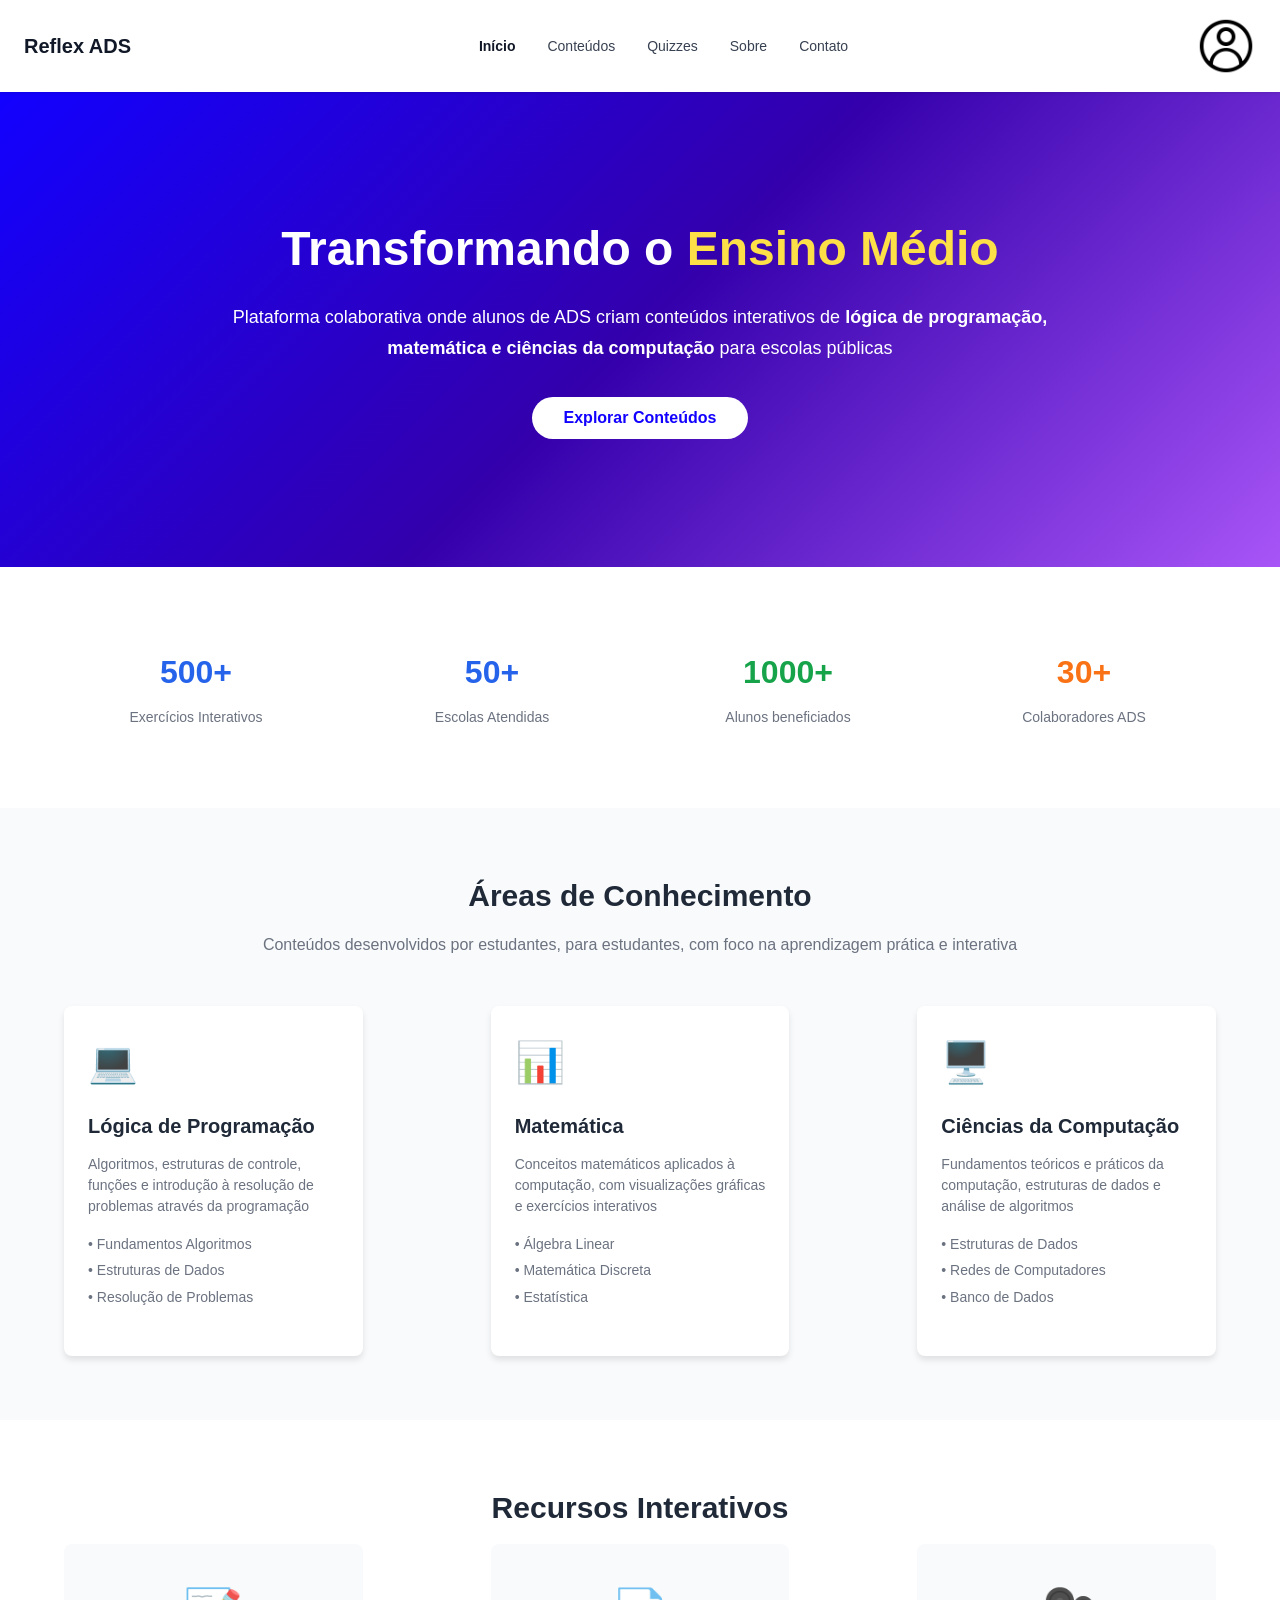
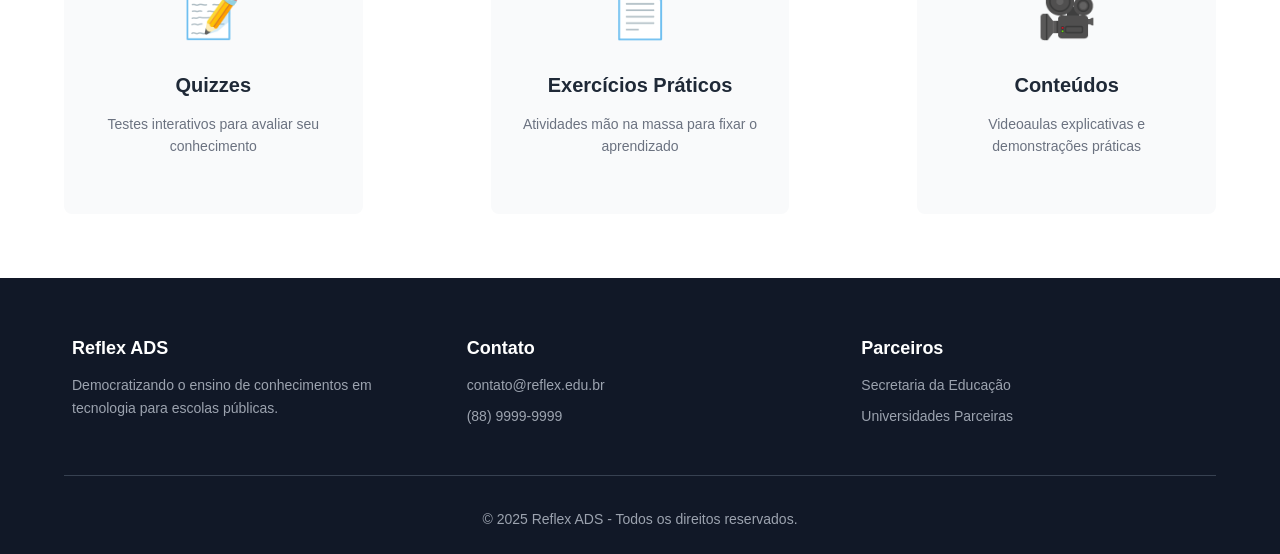
==== commit 2ea82406: "telas de perfil, sobre e conteudo" ====
--- a/index.html
+++ b/index.html
@@ -18,12 +18,11 @@
                     <li><a href="index.html" class="ativo">Início</a></li>
                     <li><a href="conteudos.html">Conteúdos</a></li>
                     <li><a href="quizzes.html">Quizzes</a></li>
-                    <li><a href="#">Sobre</a></li>
-                    <li><a href="#">Contato</a></li>
+                    <li><a href="sobre.html">Sobre</a></li>
+                    <li><a href="contato.html">Contato</a></li>
                 </ul>
                 <div class="perfil">
-                    <img src="/src/img/perfil-de-usuario.png" alt="perfil-de-usuario"
-                        style="width: 60px; height: 60px;">
+                    <img src="/src/img/perfil-de-usuario.png" alt="perfil-de-usuario" style="width: 60px; height: 60px;">
                 </div>
             </div>
         </nav>
@@ -91,7 +90,6 @@
                         <li>• Estruturas de Dados</li>
                         <li>• Resolução de Problemas</li>
                     </ul>
-                    <button class="botao-primario">Explorar Conteúdos</button>
                 </div>
 
                 <div class="cartao">
@@ -108,7 +106,6 @@
                     </ul>
 
 
-                    <button class="botao-primario">Explorar Conteúdos</button>
                 </div>
 
                 <div class="cartao">
@@ -122,7 +119,6 @@
                         <li>• Redes de Computadores</li>
                         <li>• Banco de Dados</li>
                     </ul>
-                    <button class="botao-primario">Explorar Conteúdos</button>
                 </div>
             </div>
         </div>
@@ -139,7 +135,6 @@
                     <p class="descricao-recurso">
                         Testes interativos para avaliar seu conhecimento
                     </p>
-                    <button class="botao-link">Acessar</button>
                 </div>
 
                 <div class="cartao-recurso">
@@ -148,7 +143,6 @@
                     <p class="descricao-recurso">
                         Atividades mão na massa para fixar o aprendizado
                     </p>
-                    <button class="botao-link">Acessar</button>
                 </div>
 
                 <div class="cartao-recurso">
@@ -157,7 +151,6 @@
                     <p class="descricao-recurso">
                         Videoaulas explicativas e demonstrações práticas
                     </p>
-                    <button class="botao-link">Acessar</button>
                 </div>
             </div>
         </div>
--- a/src/index.css
+++ b/src/index.css
@@ -16,6 +16,9 @@
 .cabecalho {
   background-color: #ffffff;
   box-shadow: 0 1px 3px rgba(0, 0, 0, 0.1);
+  position: sticky;
+  top: 0;
+  z-index: 100;
 }
 
 .container-navegacao {
@@ -64,22 +67,24 @@
 }
 
 
-/* Hero Section */
-.heroi {
+/* Hero Section - padronizado */
+.heroi,
+.hero {
   background: linear-gradient(135deg, #1201ff 0%, #3400ac 50%, #a855f7 100%);
   color: #ffffff;
   padding: 5rem 1.5rem;
   padding-top: 8rem;
   padding-bottom: 8rem;
   text-align: center;
-
 }
 
 .conteudo-heroi {
-  max-width: 56rem;
-  margin: 0 auto;
-}
-
+  max-width: 56rem; /* largura proporcional usada nas telas */
+  margin: 0 auto;
+}
+
+/* suportar variações de nomes já presentes nos arquivos */
+.heroi-titulo,
 .titulo-heroi {
   font-size: 3rem;
   font-weight: 700;
@@ -91,10 +96,14 @@
   color: #fde047;
 }
 
+.heroi-subtitulo,
 .descricao-heroi {
   font-size: 1.125rem;
   margin-bottom: 2rem;
   line-height: 1.75;
+  max-width: 56rem;
+  margin-left: auto;
+  margin-right: auto;
 }
 
 .botao-heroi {
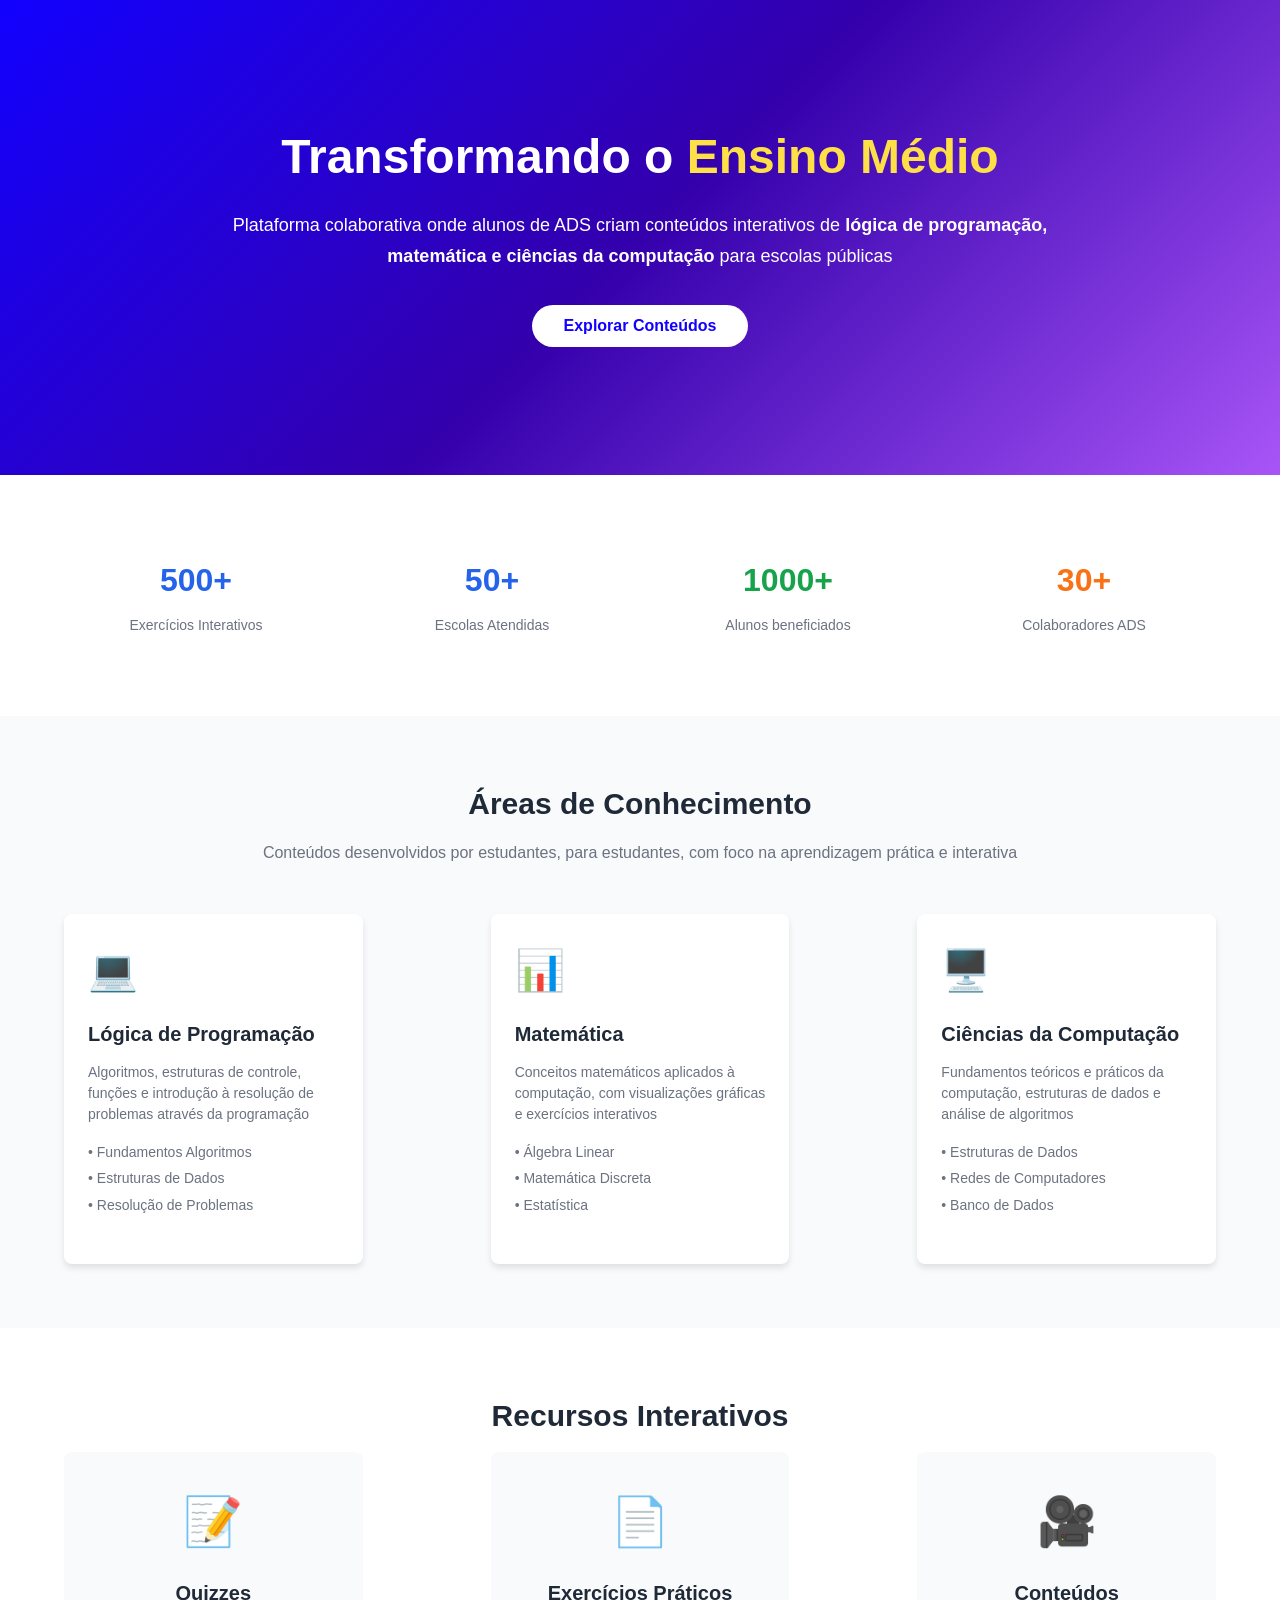
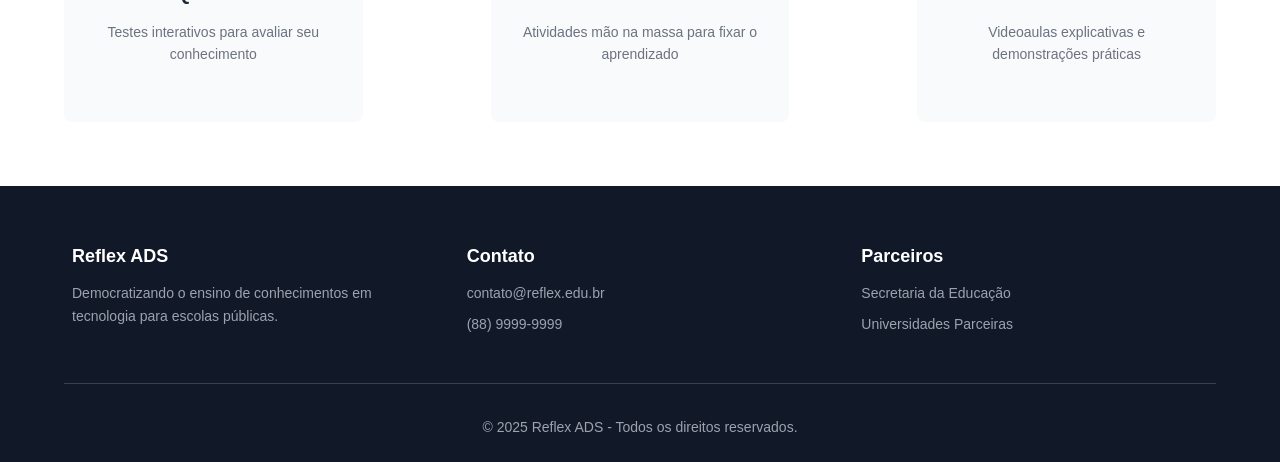
==== commit c813bf19: "fiz uma dash vagaabunda e arrumei os caminhos de ininio para voltar para dashboard aluno, falta de p" ====
--- a/index.html
+++ b/index.html
@@ -10,23 +10,7 @@
 
 <body>
 
-    <header class="cabecalho">
-        <nav class="container-navegacao">
-            <div class="conteudo-navegacao">
-                <div class="logo">Reflex ADS</div>
-                <ul class="menu-navegacao">
-                    <li><a href="index.html" class="ativo">Início</a></li>
-                    <li><a href="conteudos.html">Conteúdos</a></li>
-                    <li><a href="quizzes.html">Quizzes</a></li>
-                    <li><a href="sobre.html">Sobre</a></li>
-                    <li><a href="contato.html">Contato</a></li>
-                </ul>
-                <div class="perfil">
-                    <img src="/src/img/perfil-de-usuario.png" alt="perfil-de-usuario" style="width: 60px; height: 60px;">
-                </div>
-            </div>
-        </nav>
-    </header>
+
 
 
     <section class="heroi">
@@ -39,7 +23,7 @@
                     matemática e ciências da computação</strong> para escolas públicas
             </p>
 
-            <a href="conteudos.html">
+            <a href="login.html">
                 <button class="botao-heroi">Explorar Conteúdos</button></a>
         </div>
     </section>
